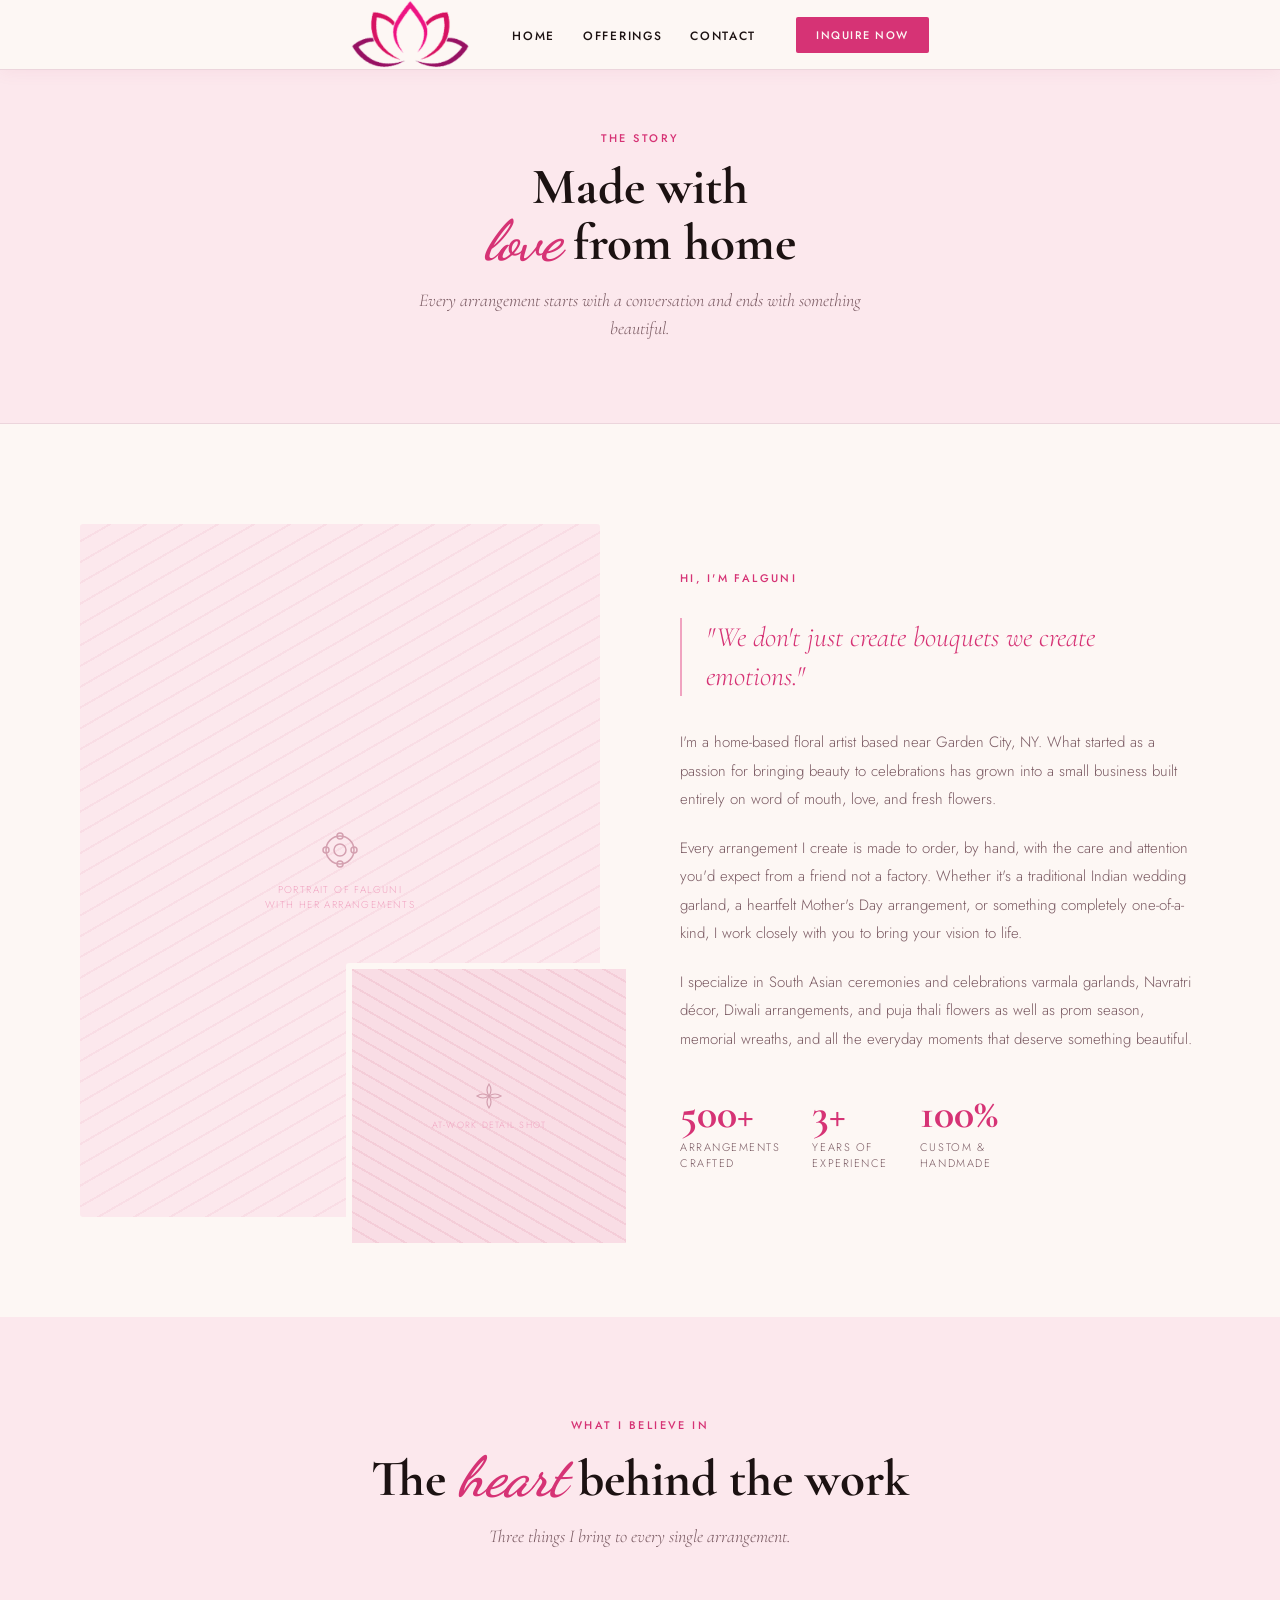
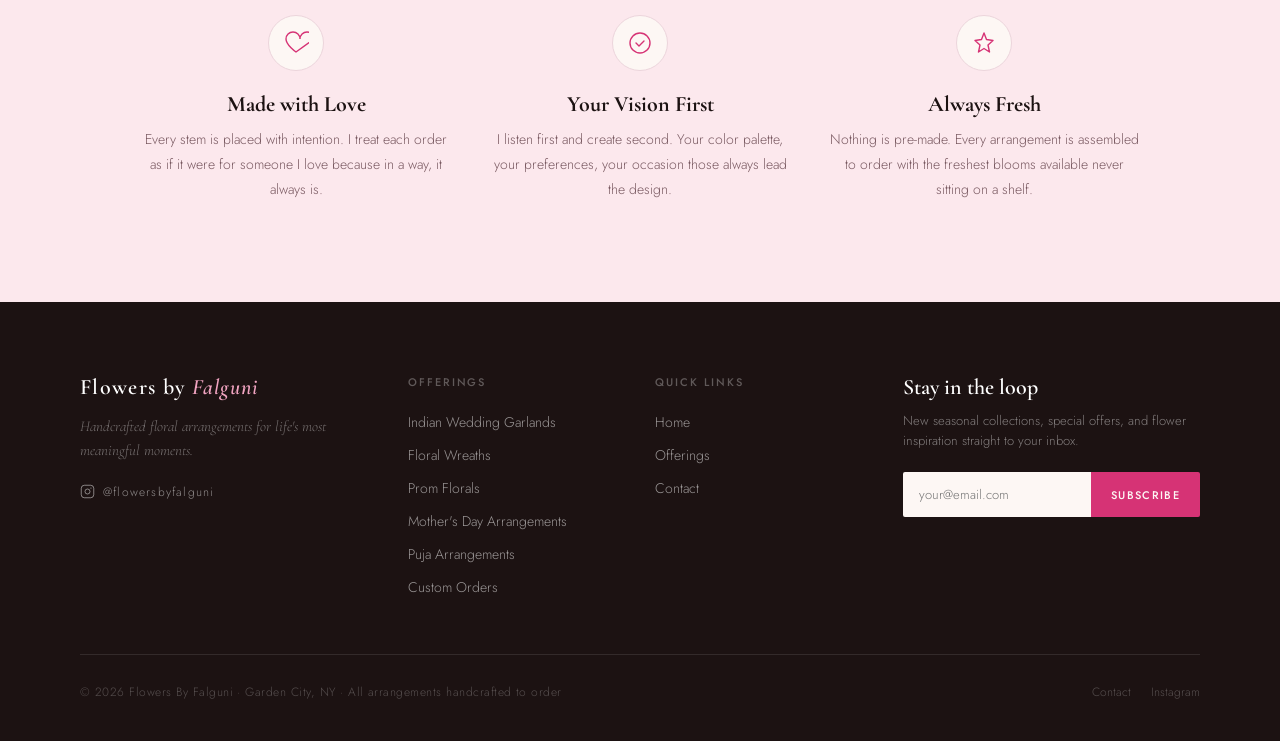
==== about.html @ c9aa7288 "initial commit" ====
<!DOCTYPE html>
<html lang="en">
<head>
<meta charset="UTF-8">
<meta name="viewport" content="width=device-width, initial-scale=1.0">
<title>About Flowers By Falguni</title>
<meta name="description" content="Meet Falguni a home-based floral artist in Garden City, NY, creating handcrafted arrangements for weddings, festivals, and every special occasion.">
<link rel="preconnect" href="https://fonts.googleapis.com">
<link rel="preconnect" href="https://fonts.gstatic.com" crossorigin>
<link href="https://fonts.googleapis.com/css2?family=Cormorant+Garamond:ital,wght@0,300;0,400;0,600;0,700;1,300;1,400;1,600&family=Dancing+Script:wght@600;700&family=Jost:wght@300;400;500&display=swap" rel="stylesheet">
<link rel="stylesheet" href="css/style.css">
<style>
  /* ── ABOUT SECTION ── */
  #about {
    background: var(--cream);
    display: grid; grid-template-columns: 1fr 1fr; gap: 80px; align-items: center;
  }
  .about-image-area { position: relative; }
  .about-img-main {
    width: 100%; aspect-ratio: 3/4; border-radius: 3px; overflow: hidden;
    display: flex; align-items: center; justify-content: center;
    flex-direction: column; gap: 12px;
    background: repeating-linear-gradient(-30deg, var(--blush) 0px, var(--blush) 16px, var(--blush2) 16px, var(--blush2) 18px);
    font-family: 'Jost', sans-serif; font-size: 10px;
    letter-spacing: 0.14em; text-transform: uppercase;
    color: var(--pink-light); text-align: center; padding: 24px;
  }
  .about-img-accent {
    position: absolute; width: 55%; aspect-ratio: 1;
    bottom: -32px; right: -32px; border-radius: 3px;
    border: 6px solid var(--cream); overflow: hidden;
    display: flex; align-items: center; justify-content: center;
    flex-direction: column; gap: 8px;
    background: repeating-linear-gradient(30deg, var(--blush2) 0px, var(--blush2) 12px, #f4cdd8 12px, #f4cdd8 14px);
    font-family: 'Jost', sans-serif; font-size: 9px;
    letter-spacing: 0.14em; text-transform: uppercase;
    color: var(--pink-light); text-align: center; padding: 20px;
  }
  .about-quote {
    font-family: 'Cormorant Garamond', serif;
    font-size: 28px; font-weight: 300; font-style: italic;
    color: var(--pink); line-height: 1.4;
    border-left: 2px solid var(--pink-light);
    padding-left: 24px; margin: 32px 0;
  }
  .about-body {
    font-family: 'Jost', sans-serif; font-size: 15px; font-weight: 300;
    color: var(--mid); line-height: 1.9; margin-bottom: 20px;
  }
  .about-details { display: flex; gap: 32px; margin-top: 40px; flex-wrap: wrap; }
  .about-detail { display: flex; flex-direction: column; gap: 4px; }
  .about-detail-num {
    font-family: 'Cormorant Garamond', serif;
    font-size: 42px; font-weight: 700; color: var(--pink); line-height: 1;
  }
  .about-detail-label {
    font-family: 'Jost', sans-serif; font-size: 11px;
    letter-spacing: 0.14em; text-transform: uppercase; color: var(--mid);
  }

  /* ── VALUES ── */
  #values { background: var(--blush); }
  .values-header { text-align: center; margin-bottom: 64px; }
  .values-header .section-sub { margin: 16px auto 0; text-align: center; }
  .values-grid {
    display: grid; grid-template-columns: repeat(3, 1fr); gap: 32px;
    max-width: 1000px; margin: 0 auto;
  }
  .value-item { text-align: center; }
  .value-icon {
    width: 56px; height: 56px; border-radius: 50%;
    background: var(--cream); border: 1px solid var(--border);
    display: flex; align-items: center; justify-content: center;
    margin: 0 auto 20px;
  }
  .value-title {
    font-family: 'Cormorant Garamond', serif;
    font-size: 22px; font-weight: 700; color: var(--dark);
    margin-bottom: 10px;
  }
  .value-desc {
    font-family: 'Jost', sans-serif; font-size: 14px; font-weight: 300;
    color: var(--mid); line-height: 1.8;
  }

  @media (max-width: 900px) {
    #about { grid-template-columns: 1fr; gap: 40px; padding: 70px 24px; }
    .about-img-accent { right: 0; }
    .values-grid { grid-template-columns: 1fr; gap: 40px; }
  }
</style>
</head>
<body>

<nav id="navbar">
  <a href="index.html" class="nav-logo">
    <img src="logo.png" alt="Flowers By Falguni" onerror="this.classList.add('hidden')">
  </a>
  <ul class="nav-links">
    <li><a href="index.html">Home</a></li>
    <li><a href="services.html">Offerings</a></li>
    <li><a href="contact.html">Contact</a></li>
  </ul>
  <a href="contact.html" class="nav-cta">Inquire Now</a>
  <button class="hamburger" id="hamburger" aria-label="Menu">
    <span></span><span></span><span></span>
  </button>
</nav>

<div class="mobile-menu" id="mobileMenu">
  <a href="index.html"    class="mobile-link">Home</a>
  <a href="services.html" class="mobile-link">Offerings</a>
  <a href="contact.html"  class="mobile-link">Contact</a>
</div>

<div class="page-header">
  <div class="section-label">The Story</div>
  <h1 class="section-title">Made with<br><em>love</em> from home</h1>
  <p class="section-sub">Every arrangement starts with a conversation and ends with something beautiful.</p>
</div>

<!-- ABOUT -->
<section id="about">
  <div class="about-image-area reveal">
    <div class="about-img-main">
      <svg width="40" height="40" viewBox="0 0 40 40" fill="none">
        <circle cx="20" cy="20" r="14" stroke="#d4a0b0" stroke-width="1.5" fill="none"/>
        <circle cx="20" cy="20" r="6"  stroke="#d4a0b0" stroke-width="1.5" fill="none"/>
        <circle cx="20" cy="6"  r="3"  stroke="#d4a0b0" stroke-width="1.5" fill="none"/>
        <circle cx="20" cy="34" r="3"  stroke="#d4a0b0" stroke-width="1.5" fill="none"/>
        <circle cx="6"  cy="20" r="3"  stroke="#d4a0b0" stroke-width="1.5" fill="none"/>
        <circle cx="34" cy="20" r="3"  stroke="#d4a0b0" stroke-width="1.5" fill="none"/>
      </svg>
      Portrait of Falguni<br>with her arrangements
    </div>
    <div class="about-img-accent">
      <svg width="28" height="28" viewBox="0 0 28 28" fill="none">
        <path d="M14 2 Q18 8 14 14 Q10 8 14 2Z"    stroke="#d4a0b0" stroke-width="1.2" fill="none"/>
        <path d="M26 14 Q20 18 14 14 Q20 10 26 14Z" stroke="#d4a0b0" stroke-width="1.2" fill="none"/>
        <path d="M14 26 Q10 20 14 14 Q18 20 14 26Z" stroke="#d4a0b0" stroke-width="1.2" fill="none"/>
        <path d="M2 14 Q8 10 14 14 Q8 18 2 14Z"    stroke="#d4a0b0" stroke-width="1.2" fill="none"/>
      </svg>
      At-work detail shot
    </div>
  </div>
  <div>
    <div class="section-label reveal">Hi, I'm Falguni</div>
    <blockquote class="about-quote reveal" style="transition-delay:0.1s">
      "We don't just create bouquets we create emotions."
    </blockquote>
    <p class="about-body reveal" style="transition-delay:0.15s">
      I'm a home-based floral artist based near Garden City, NY. What started as a passion for bringing beauty to celebrations has grown into a small business built entirely on word of mouth, love, and fresh flowers.
    </p>
    <p class="about-body reveal" style="transition-delay:0.2s">
      Every arrangement I create is made to order, by hand, with the care and attention you'd expect from a friend not a factory. Whether it's a traditional Indian wedding garland, a heartfelt Mother's Day arrangement, or something completely one-of-a-kind, I work closely with you to bring your vision to life.
    </p>
    <p class="about-body reveal" style="transition-delay:0.25s">
      I specialize in South Asian ceremonies and celebrations varmala garlands, Navratri décor, Diwali arrangements, and puja thali flowers as well as prom season, memorial wreaths, and all the everyday moments that deserve something beautiful.
    </p>
    <div class="about-details reveal" style="transition-delay:0.3s">
      <div class="about-detail">
        <div class="about-detail-num">500+</div>
        <div class="about-detail-label">Arrangements<br>crafted</div>
      </div>
      <div class="about-detail">
        <div class="about-detail-num">3+</div>
        <div class="about-detail-label">Years of<br>experience</div>
      </div>
      <div class="about-detail">
        <div class="about-detail-num">100%</div>
        <div class="about-detail-label">Custom &amp;<br>handmade</div>
      </div>
    </div>
  </div>
</section>

<!-- VALUES -->
<section id="values">
  <div class="values-header reveal">
    <div class="section-label">What I Believe In</div>
    <h2 class="section-title">The <em>heart</em> behind the work</h2>
    <p class="section-sub">Three things I bring to every single arrangement.</p>
  </div>
  <div class="values-grid">
    <div class="value-item reveal" style="transition-delay:0.05s">
      <div class="value-icon">
        <svg width="26" height="26" viewBox="0 0 26 26" fill="none">
          <path d="M13 22 C13 22 3 15 3 9a7 7 0 0114 0 7 7 0 0114 0C23 15 13 22 13 22Z" stroke="#d63375" stroke-width="1.4" fill="none"/>
        </svg>
      </div>
      <div class="value-title">Made with Love</div>
      <p class="value-desc">Every stem is placed with intention. I treat each order as if it were for someone I love because in a way, it always is.</p>
    </div>
    <div class="value-item reveal" style="transition-delay:0.15s">
      <div class="value-icon">
        <svg width="26" height="26" viewBox="0 0 26 26" fill="none">
          <circle cx="13" cy="13" r="10" stroke="#d63375" stroke-width="1.4" fill="none"/>
          <path d="M9 13l3 3 5-5" stroke="#d63375" stroke-width="1.4" stroke-linecap="round" stroke-linejoin="round"/>
        </svg>
      </div>
      <div class="value-title">Your Vision First</div>
      <p class="value-desc">I listen first and create second. Your color palette, your preferences, your occasion those always lead the design.</p>
    </div>
    <div class="value-item reveal" style="transition-delay:0.25s">
      <div class="value-icon">
        <svg width="26" height="26" viewBox="0 0 26 26" fill="none">
          <path d="M13 3L15.5 9.5L22 10.5L17 15L18.5 22L13 18.5L7.5 22L9 15L4 10.5L10.5 9.5Z" stroke="#d63375" stroke-width="1.4" fill="none" stroke-linejoin="round"/>
        </svg>
      </div>
      <div class="value-title">Always Fresh</div>
      <p class="value-desc">Nothing is pre-made. Every arrangement is assembled to order with the freshest blooms available never sitting on a shelf.</p>
    </div>
  </div>
</section>

<!-- FOOTER -->
<footer>
  <div class="footer-top">
    <div>
      <span class="footer-logo">Flowers by <span>Falguni</span></span>
      <p class="footer-tagline">Handcrafted floral arrangements for life's most meaningful moments.</p>
      <a href="https://instagram.com/flowersbyfalguni" target="_blank" rel="noopener" class="footer-ig">
        <svg width="15" height="15" viewBox="0 0 24 24" fill="none" stroke="currentColor" stroke-width="1.5"><rect x="2" y="2" width="20" height="20" rx="5"/><circle cx="12" cy="12" r="4"/><circle cx="17.5" cy="6.5" r="1" fill="currentColor" stroke="none"/></svg>
        @flowersbyfalguni
      </a>
    </div>
    <div>
      <div class="footer-col-title">Offerings</div>
      <ul class="footer-links-list">
        <li><a href="services.html">Indian Wedding Garlands</a></li>
        <li><a href="services.html">Floral Wreaths</a></li>
        <li><a href="services.html">Prom Florals</a></li>
        <li><a href="services.html">Mother's Day Arrangements</a></li>
        <li><a href="services.html">Puja Arrangements</a></li>
        <li><a href="services.html">Custom Orders</a></li>
      </ul>
    </div>
    <div>
      <div class="footer-col-title">Quick Links</div>
      <ul class="footer-links-list">
        <li><a href="index.html">Home</a></li>
        <li><a href="services.html">Offerings</a></li>
        <li><a href="contact.html">Contact</a></li>
      </ul>
    </div>
    <div>
      <div class="footer-newsletter-title">Stay in the loop</div>
      <p class="footer-newsletter-sub">New seasonal collections, special offers, and flower inspiration straight to your inbox.</p>
      <div class="newsletter-form">
        <input type="email" class="newsletter-input" placeholder="your@email.com" aria-label="Email address">
        <button class="newsletter-btn" type="button">Subscribe</button>
      </div>
    </div>
  </div>
  <div class="footer-bottom">
    <div class="footer-copy">© 2026 Flowers By Falguni · Garden City, NY · All arrangements handcrafted to order</div>
    <div class="footer-policy-links">
      <a href="contact.html">Contact</a>
      <a href="https://instagram.com/flowersbyfalguni" target="_blank" rel="noopener">Instagram</a>
    </div>
  </div>
</footer>

<script>
  const navbar = document.getElementById('navbar');
  window.addEventListener('scroll', () => navbar.classList.toggle('scrolled', window.scrollY > 30));
  const hamburger  = document.getElementById('hamburger');
  const mobileMenu = document.getElementById('mobileMenu');
  hamburger.addEventListener('click', () => mobileMenu.classList.toggle('open'));
  document.querySelectorAll('.mobile-link').forEach(l => l.addEventListener('click', () => mobileMenu.classList.remove('open')));
  const io = new IntersectionObserver((entries) => {
    entries.forEach(e => { if (e.isIntersecting) { e.target.classList.add('visible'); io.unobserve(e.target); } });
  }, { threshold: 0.12 });
  document.querySelectorAll('.reveal').forEach(el => io.observe(el));
</script>
</body>
</html>
---- css/style.css ----
/* Flowers By Falguni — Shared Styles */

*, *::before, *::after { box-sizing: border-box; margin: 0; padding: 0; }

:root {
  --cream:      #fdf7f4;
  --blush:      #fce8ed;
  --blush2:     #f9dde5;
  --pink:       #d63375;
  --pink-light: #f0a3c0;
  --dark:       #1c1212;
  --mid:        #7a5a62;
  --border:     #ecd5dc;
}

html { scroll-behavior: smooth; }

body {
  font-family: 'Jost', sans-serif;
  background: var(--cream);
  color: var(--dark);
  font-weight: 300;
  overflow-x: hidden;
}

/* ── ANNOUNCEMENT BANNER ── */
.seasonal-banner {
  position: fixed; top: 70px; left: 0; right: 0; z-index: 99;
  background: linear-gradient(135deg, var(--blush) 0%, var(--blush2) 100%);
  border-bottom: 1px solid var(--border);
  padding: 10px 48px;
}
.seasonal-inner {
  max-width: 1100px; margin: 0 auto;
  display: flex; align-items: center; justify-content: space-between; gap: 24px;
}
.seasonal-badge {
  font-family: 'Jost', sans-serif; font-size: 9px; font-weight: 500;
  letter-spacing: 0.2em; text-transform: uppercase;
  color: var(--cream); background: var(--pink);
  padding: 4px 10px; border-radius: 2px; display: inline-block; margin-right: 14px;
}
.seasonal-title {
  font-family: 'Cormorant Garamond', serif;
  font-size: clamp(16px, 1.8vw, 22px); font-weight: 700; line-height: 1.1; color: var(--dark);
  display: inline;
}
.seasonal-title em { font-style: italic; color: var(--pink); font-family: 'Dancing Script', cursive; font-size: 1.1em; }
.seasonal-actions { display: flex; gap: 12px; flex-shrink: 0; }
.banner-close {
  position: absolute; top: 8px; right: 16px;
  background: none; border: none; cursor: pointer;
  color: var(--mid); font-size: 18px; line-height: 1;
  padding: 4px 6px; transition: color 0.2s; font-family: sans-serif;
}
.banner-close:hover { color: var(--pink); }

/* ── NAV ── */
nav {
  position: fixed; top: 0; left: 0; right: 0; z-index: 100;
  height: 70px;
  display: flex; align-items: center; justify-content: center; gap: 40px;
  padding: 0 48px;
  background: var(--cream);
  border-bottom: 1px solid var(--border);
  box-shadow: 0 2px 16px rgba(180,80,110,0.07);
  transition: box-shadow 0.3s;
}
nav.scrolled { box-shadow: 0 4px 24px rgba(180,80,110,0.12); }

.nav-logo {
  display: flex; align-items: center;
  text-decoration: none; flex-shrink: 0;
}
.nav-logo img {
  height: 70px; width: auto;
  object-fit: contain; display: block; flex-shrink: 0;
}
.nav-logo img.hidden { display: none; }

.nav-links { display: flex; gap: 28px; list-style: none; flex-shrink: 0; }
.nav-links a {
  font-family: 'Jost', sans-serif; font-weight: 500; font-size: 12px;
  letter-spacing: 0.14em; text-transform: uppercase;
  color: var(--dark); text-decoration: none;
  transition: color 0.2s; white-space: nowrap;
}
.nav-links a:hover,
.nav-links a[aria-current="page"] { color: var(--pink); }

.nav-cta {
  font-family: 'Jost', sans-serif; font-size: 11px; font-weight: 500;
  letter-spacing: 0.14em; text-transform: uppercase;
  color: var(--cream); background: var(--pink);
  padding: 10px 20px; border-radius: 2px;
  text-decoration: none; transition: opacity 0.2s;
  white-space: nowrap; flex-shrink: 0;
}
.nav-cta:hover { opacity: 0.85; }

.hamburger {
  display: none; flex-direction: column; gap: 5px;
  cursor: pointer; background: none; border: none; padding: 4px;
}
.hamburger span { display: block; width: 24px; height: 1.5px; background: var(--dark); transition: all 0.3s; }

/* ── MOBILE MENU ── */
.mobile-menu {
  display: none;
  position: fixed; inset: 0; z-index: 99;
  background: var(--cream);
  flex-direction: column; align-items: center; justify-content: center;
  gap: 32px; opacity: 0; pointer-events: none; transition: opacity 0.3s;
}
.mobile-menu.open { opacity: 1; pointer-events: all; }
.mobile-menu a {
  font-family: 'Cormorant Garamond', serif;
  font-size: 36px; font-weight: 600; color: var(--dark);
  text-decoration: none; transition: color 0.2s;
}
.mobile-menu a:hover { color: var(--pink); }

/* ── MARQUEE ── */
.marquee-bar {
  background: var(--pink); overflow: hidden; padding: 14px 0; white-space: nowrap;
}
.marquee-track { display: inline-flex; animation: marquee 22s linear infinite; }
.marquee-item {
  font-family: 'Cormorant Garamond', serif;
  font-size: 18px; font-weight: 300; font-style: italic;
  color: var(--cream); letter-spacing: 0.06em; padding: 0 32px;
}
.marquee-dot { color: rgba(255,255,255,0.4); }
@keyframes marquee {
  from { transform: translateX(0); }
  to   { transform: translateX(-50%); }
}

/* ── TRUST BAR ── */
.trust-bar {
  background: var(--cream);
  border-bottom: 1px solid var(--border);
  padding: 28px 80px;
}
.trust-grid {
  display: grid; grid-template-columns: repeat(4, 1fr);
  max-width: 1100px; margin: 0 auto;
}
.trust-item {
  display: flex; align-items: center; gap: 14px;
  padding: 0 28px; border-right: 1px solid var(--border);
}
.trust-item:first-child { padding-left: 0; }
.trust-item:last-child  { border-right: none; }
.trust-icon {
  flex-shrink: 0; width: 36px; height: 36px;
  display: flex; align-items: center; justify-content: center;
}
.trust-title {
  font-family: 'Jost', sans-serif; font-size: 12px; font-weight: 500;
  letter-spacing: 0.08em; text-transform: uppercase; color: var(--dark);
  display: block; margin-bottom: 2px;
}
.trust-desc {
  font-family: 'Jost', sans-serif; font-size: 12px; font-weight: 300;
  color: var(--mid); line-height: 1.4;
}

/* ── SHARED SECTION BASE ── */
section { padding: 100px 80px; }

.section-label {
  font-family: 'Jost', sans-serif; font-size: 11px; font-weight: 500;
  letter-spacing: 0.22em; text-transform: uppercase; color: var(--pink);
  margin-bottom: 16px;
}
.section-title {
  font-family: 'Cormorant Garamond', serif;
  font-size: clamp(36px, 4vw, 58px); font-weight: 700;
  line-height: 1; color: var(--dark);
}
.section-title em {
  font-style: italic; color: var(--pink);
  font-family: 'Dancing Script', cursive; font-size: 1.1em;
}
.section-sub {
  font-family: 'Cormorant Garamond', serif;
  font-size: 18px; font-weight: 300; font-style: italic;
  color: var(--mid); margin-top: 16px; max-width: 500px; line-height: 1.6;
}

/* ── PAGE HEADER (inner pages) ── */
.page-header {
  padding: 130px 80px 80px;
  background: var(--blush);
  border-bottom: 1px solid var(--border);
  text-align: center;
}
.page-header .section-sub { margin: 16px auto 0; text-align: center; }

/* ── BUTTONS ── */
.btn-primary {
  font-family: 'Jost', sans-serif; font-size: 12px; font-weight: 500;
  letter-spacing: 0.16em; text-transform: uppercase;
  color: var(--cream); background: var(--pink);
  padding: 15px 36px; border-radius: 2px;
  text-decoration: none; transition: opacity 0.2s; display: inline-block;
}
.btn-primary:hover { opacity: 0.85; }

.btn-secondary {
  font-family: 'Jost', sans-serif; font-size: 12px; font-weight: 400;
  letter-spacing: 0.14em; text-transform: uppercase; color: var(--mid);
  text-decoration: none; display: inline-flex; align-items: center; gap: 10px;
  transition: color 0.2s;
}
.btn-secondary:hover { color: var(--pink); }
.btn-secondary::after { content: '→'; font-size: 16px; }

.btn-ghost {
  font-family: 'Jost', sans-serif; font-size: 12px; font-weight: 500;
  letter-spacing: 0.14em; text-transform: uppercase; color: var(--pink);
  border: 1px solid var(--pink); padding: 13px 30px; border-radius: 2px;
  text-decoration: none; transition: all 0.2s; display: inline-block;
}
.btn-ghost:hover { background: var(--pink); color: var(--cream); }

/* ── HOW IT WORKS ── */
#how-it-works { background: var(--blush); }
.how-header { text-align: center; margin-bottom: 72px; }
.how-header .section-sub { margin: 16px auto 0; text-align: center; }
.how-grid {
  display: grid; grid-template-columns: repeat(3, 1fr);
  max-width: 1000px; margin: 0 auto; position: relative;
}
.how-grid::before {
  content: '';
  position: absolute; top: 27px; left: calc(16.66% + 16px); right: calc(16.66% + 16px);
  height: 1px; background: var(--border); pointer-events: none;
}
.how-step {
  display: flex; flex-direction: column; align-items: center;
  text-align: center; padding: 0 40px; position: relative;
}
.how-step-num {
  width: 56px; height: 56px; border-radius: 50%;
  background: var(--cream); border: 1px solid var(--border);
  display: flex; align-items: center; justify-content: center;
  font-family: 'Cormorant Garamond', serif;
  font-size: 22px; font-weight: 700; color: var(--pink);
  margin-bottom: 24px; position: relative; z-index: 1;
  box-shadow: 0 4px 16px rgba(180,80,110,0.1);
}
.how-step-title {
  font-family: 'Cormorant Garamond', serif;
  font-size: 22px; font-weight: 700; color: var(--dark);
  margin-bottom: 12px; line-height: 1.1;
}
.how-step-desc {
  font-family: 'Jost', sans-serif; font-size: 14px; font-weight: 300;
  color: var(--mid); line-height: 1.8;
}

/* ── TESTIMONIALS ── */
#testimonials { background: var(--cream); }
.testimonials-header { text-align: center; margin-bottom: 64px; }
.testimonials-header .section-sub { margin: 16px auto 0; text-align: center; }
.testimonials-grid {
  display: grid; grid-template-columns: repeat(3, 1fr); gap: 24px;
  max-width: 1100px; margin: 0 auto;
}
.testimonial-card {
  background: var(--blush); border: 1px solid var(--border);
  border-radius: 3px; padding: 36px 32px;
}
.stars { display: flex; gap: 3px; margin-bottom: 18px; }
.star  { color: var(--pink); font-size: 14px; }
.testimonial-text {
  font-family: 'Cormorant Garamond', serif;
  font-size: 19px; font-weight: 300; font-style: italic;
  color: var(--dark); line-height: 1.6; margin-bottom: 28px;
}
.testimonial-author { display: flex; align-items: center; gap: 12px; }
.testimonial-avatar {
  width: 42px; height: 42px; border-radius: 50%;
  background: var(--cream); border: 1px solid var(--border);
  display: flex; align-items: center; justify-content: center;
  font-family: 'Cormorant Garamond', serif;
  font-size: 18px; font-weight: 600; color: var(--pink); flex-shrink: 0;
}
.testimonial-name {
  font-family: 'Jost', sans-serif; font-size: 13px; font-weight: 500;
  color: var(--dark); letter-spacing: 0.04em;
}
.testimonial-occasion {
  font-family: 'Jost', sans-serif; font-size: 11px; font-weight: 300;
  color: var(--mid); letter-spacing: 0.06em; margin-top: 2px;
}

/* ── ABOUT TEASER (home) ── */
#about-teaser {
  background: var(--dark);
  padding: 100px 80px;
  display: grid; grid-template-columns: 1fr 1fr; gap: 80px; align-items: center;
}
.about-teaser-quote {
  font-family: 'Cormorant Garamond', serif;
  font-size: clamp(28px, 3.5vw, 48px); font-weight: 300; font-style: italic;
  color: #fff; line-height: 1.3;
}
.about-teaser-quote em {
  color: var(--pink-light); font-style: italic;
  font-family: 'Dancing Script', cursive; font-size: 1.15em;
}
.about-teaser-content .section-label { color: var(--pink-light); }
.about-teaser-body {
  font-family: 'Jost', sans-serif; font-size: 15px; font-weight: 300;
  color: rgba(255,255,255,0.6); line-height: 1.9; margin: 20px 0 36px;
}
.about-teaser-stats { display: flex; gap: 40px; margin-bottom: 36px; }
.about-stat-num {
  font-family: 'Cormorant Garamond', serif;
  font-size: 42px; font-weight: 700; color: var(--pink-light); line-height: 1;
}
.about-stat-label {
  font-family: 'Jost', sans-serif; font-size: 11px;
  letter-spacing: 0.14em; text-transform: uppercase; color: rgba(255,255,255,0.4);
  margin-top: 4px;
}
.btn-light {
  font-family: 'Jost', sans-serif; font-size: 12px; font-weight: 500;
  letter-spacing: 0.14em; text-transform: uppercase;
  color: #fff; border: 1px solid rgba(255,255,255,0.25);
  padding: 13px 30px; border-radius: 2px;
  text-decoration: none; transition: all 0.2s; display: inline-block;
}
.btn-light:hover { border-color: var(--pink-light); color: var(--pink-light); }

/* ── FOOTER ── */
footer {
  background: var(--dark);
  color: rgba(255,255,255,0.55);
  padding: 72px 80px 40px;
}
.footer-top {
  display: grid; grid-template-columns: 1.4fr 1fr 1fr 1.4fr;
  gap: 48px; padding-bottom: 56px;
  border-bottom: 1px solid rgba(255,255,255,0.1);
}
.footer-logo {
  font-family: 'Cormorant Garamond', serif;
  font-size: 22px; font-weight: 600; color: #fff;
  letter-spacing: 0.06em; margin-bottom: 14px; display: block;
}
.footer-logo span { color: var(--pink-light); font-style: italic; }
.footer-tagline {
  font-family: 'Cormorant Garamond', serif;
  font-size: 15px; font-weight: 300; font-style: italic;
  color: rgba(255,255,255,0.4); line-height: 1.6; margin-bottom: 20px;
}
.footer-ig {
  display: inline-flex; align-items: center; gap: 8px;
  font-family: 'Jost', sans-serif; font-size: 12px; letter-spacing: 0.1em;
  color: rgba(255,255,255,0.5); text-decoration: none; transition: color 0.2s;
}
.footer-ig:hover { color: var(--pink-light); }
.footer-col-title {
  font-family: 'Jost', sans-serif; font-size: 11px; font-weight: 500;
  letter-spacing: 0.18em; text-transform: uppercase;
  color: rgba(255,255,255,0.3); margin-bottom: 20px;
}
.footer-links-list { list-style: none; display: flex; flex-direction: column; gap: 10px; }
.footer-links-list a {
  font-family: 'Jost', sans-serif; font-size: 14px; font-weight: 300;
  color: rgba(255,255,255,0.55); text-decoration: none; transition: color 0.2s;
}
.footer-links-list a:hover { color: #fff; }
.footer-newsletter-title {
  font-family: 'Cormorant Garamond', serif;
  font-size: 22px; font-weight: 600; color: #fff;
  line-height: 1.2; margin-bottom: 10px;
}
.footer-newsletter-sub {
  font-family: 'Jost', sans-serif; font-size: 13px; font-weight: 300;
  color: rgba(255,255,255,0.45); line-height: 1.6; margin-bottom: 20px;
}
.newsletter-form { display: flex; }
.newsletter-input {
  flex: 1; font-family: 'Jost', sans-serif; font-size: 13px; font-weight: 300;
  color: var(--dark); background: var(--cream);
  border: none; border-radius: 2px 0 0 2px;
  padding: 13px 16px; outline: none;
}
.newsletter-btn {
  font-family: 'Jost', sans-serif; font-size: 11px; font-weight: 500;
  letter-spacing: 0.12em; text-transform: uppercase;
  color: var(--cream); background: var(--pink);
  border: none; border-radius: 0 2px 2px 0;
  padding: 13px 20px; cursor: pointer; transition: opacity 0.2s; white-space: nowrap;
}
.newsletter-btn:hover { opacity: 0.85; }
.footer-bottom {
  padding-top: 28px;
  display: flex; justify-content: space-between; align-items: center;
  flex-wrap: wrap; gap: 12px;
}
.footer-copy {
  font-family: 'Jost', sans-serif; font-size: 12px; letter-spacing: 0.04em;
  color: rgba(255,255,255,0.25);
}
.footer-policy-links { display: flex; gap: 20px; }
.footer-policy-links a {
  font-family: 'Jost', sans-serif; font-size: 12px;
  color: rgba(255,255,255,0.25); text-decoration: none; transition: color 0.2s;
}
.footer-policy-links a:hover { color: rgba(255,255,255,0.7); }

/* ── LIGHTBOX ── */
.lightbox {
  position: fixed; inset: 0; z-index: 200;
  background: rgba(28,18,18,0.92);
  display: flex; align-items: center; justify-content: center;
  opacity: 0; pointer-events: none; transition: opacity 0.3s;
}
.lightbox.open { opacity: 1; pointer-events: all; }
.lightbox-content {
  background: var(--cream); padding: 60px 48px; max-width: 480px; width: 90%;
  text-align: center; position: relative; border-radius: 3px;
}
.lightbox-close {
  position: absolute; top: 20px; right: 24px;
  font-size: 24px; cursor: pointer; color: var(--mid);
  background: none; border: none; line-height: 1;
}
.lightbox-close:hover { color: var(--pink); }
.lightbox-title {
  font-family: 'Cormorant Garamond', serif;
  font-size: 32px; font-weight: 700; color: var(--dark); margin-bottom: 12px;
}
.lightbox-sub {
  font-family: 'Jost', sans-serif; font-size: 13px;
  color: var(--mid); margin-bottom: 28px; line-height: 1.6;
}
.lightbox-cta {
  display: inline-block; font-family: 'Jost', sans-serif;
  font-size: 12px; font-weight: 500; letter-spacing: 0.14em; text-transform: uppercase;
  color: var(--cream); background: var(--pink);
  padding: 13px 32px; border-radius: 2px; text-decoration: none;
}

/* ── SCROLL REVEAL ── */
.reveal { opacity: 0; transform: translateY(28px); transition: opacity 0.7s ease, transform 0.7s ease; }
.reveal.visible { opacity: 1; transform: none; }

/* ── SHARED NAV JS ── */
/* (injected via shared-nav.js) */

/* ── RESPONSIVE ── */
@media (max-width: 1100px) {
  .trust-grid { grid-template-columns: repeat(2, 1fr); gap: 24px; }
  .trust-item { border-right: none; padding: 0; }
  .footer-top { grid-template-columns: 1fr 1fr; }
  #about-teaser { grid-template-columns: 1fr; gap: 48px; }
}
@media (max-width: 900px) {
  .seasonal-banner { padding: 8px 20px; }
  .seasonal-inner { gap: 10px; }
  nav { padding: 16px 24px; }
  .nav-links, .nav-cta { display: none; }
  .hamburger { display: flex; }
  .mobile-menu { display: flex; }
  .trust-bar { padding: 24px; }
  section { padding: 70px 24px; }
  .page-header { padding: 110px 24px 60px; }
  .how-grid { grid-template-columns: 1fr; gap: 40px; }
  .how-grid::before { display: none; }
  .testimonials-grid { grid-template-columns: 1fr; gap: 16px; }
  footer { padding: 56px 24px 32px; }
  .footer-top { grid-template-columns: 1fr; gap: 40px; }
  .footer-bottom { flex-direction: column; align-items: flex-start; }
  #about-teaser { padding: 70px 24px; }
  .about-teaser-stats { flex-wrap: wrap; gap: 24px; }
}
@media (max-width: 560px) {
  .trust-grid { grid-template-columns: 1fr; }
}
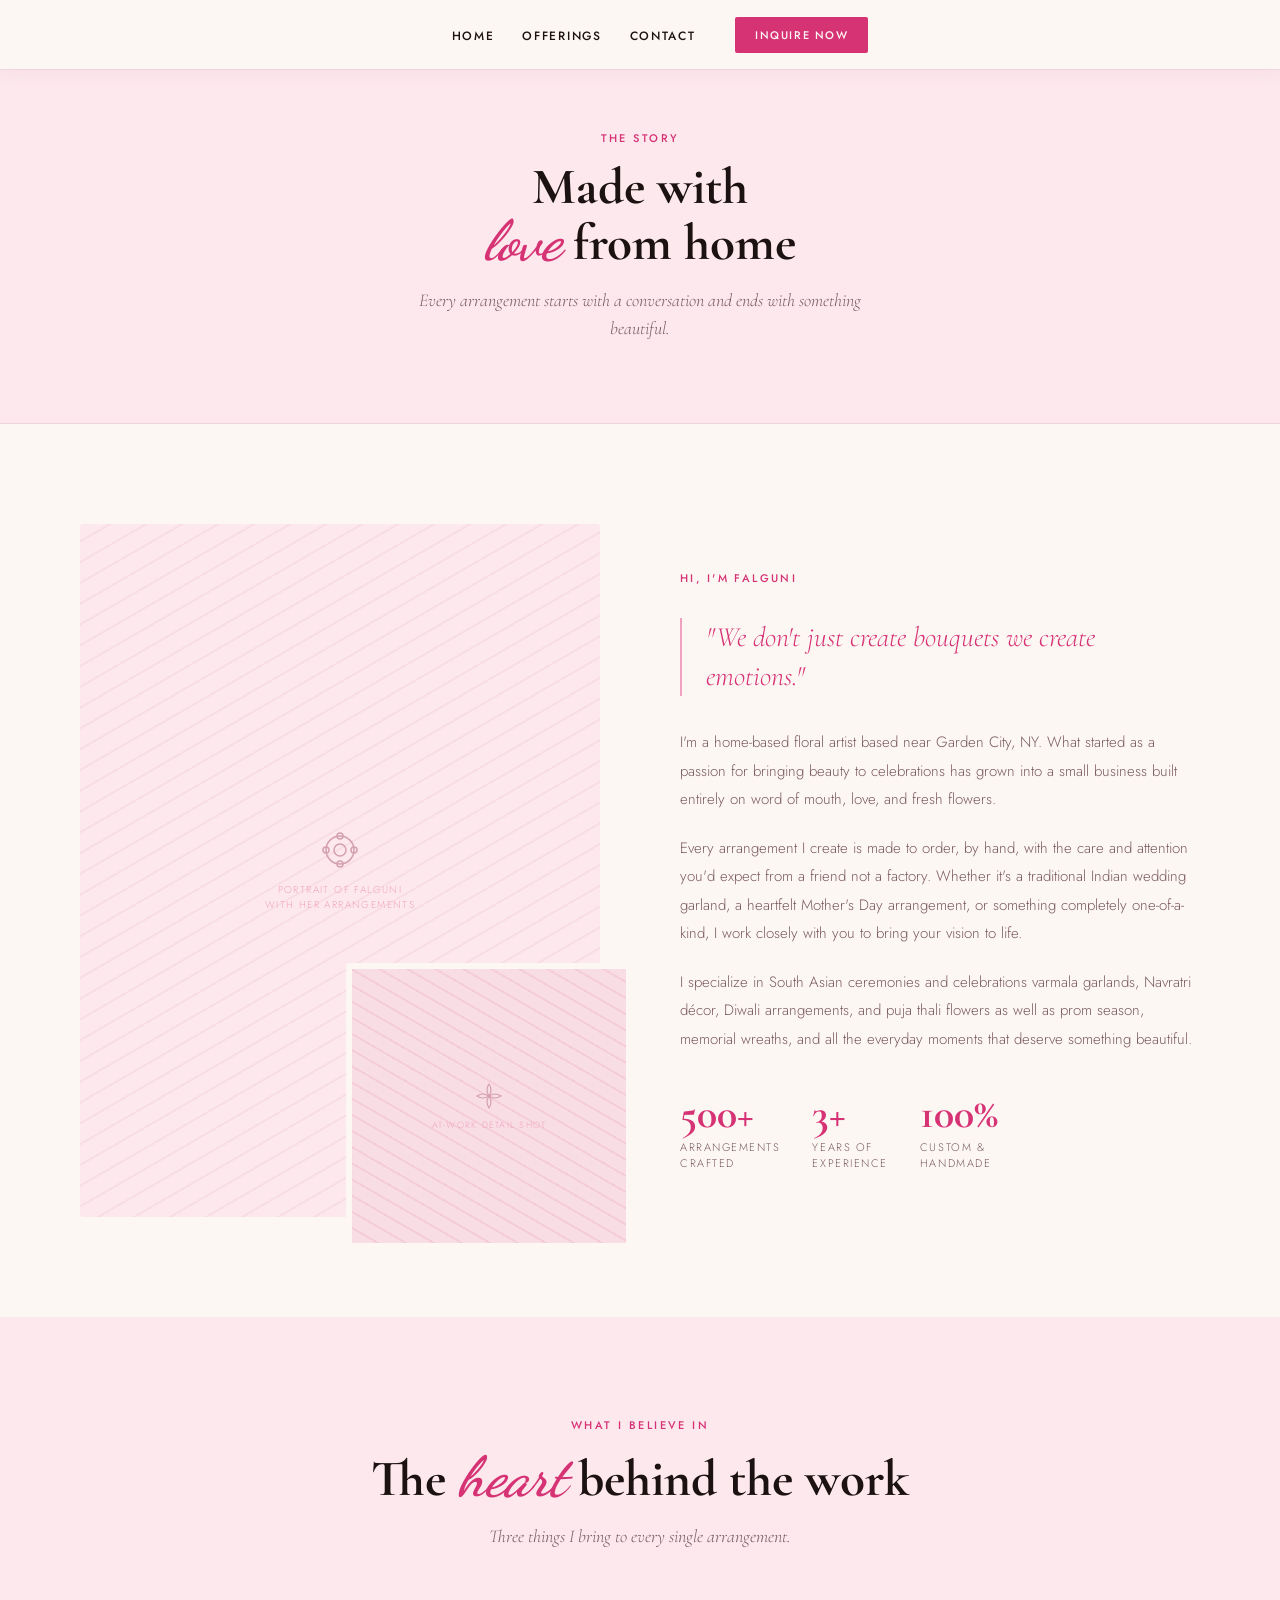
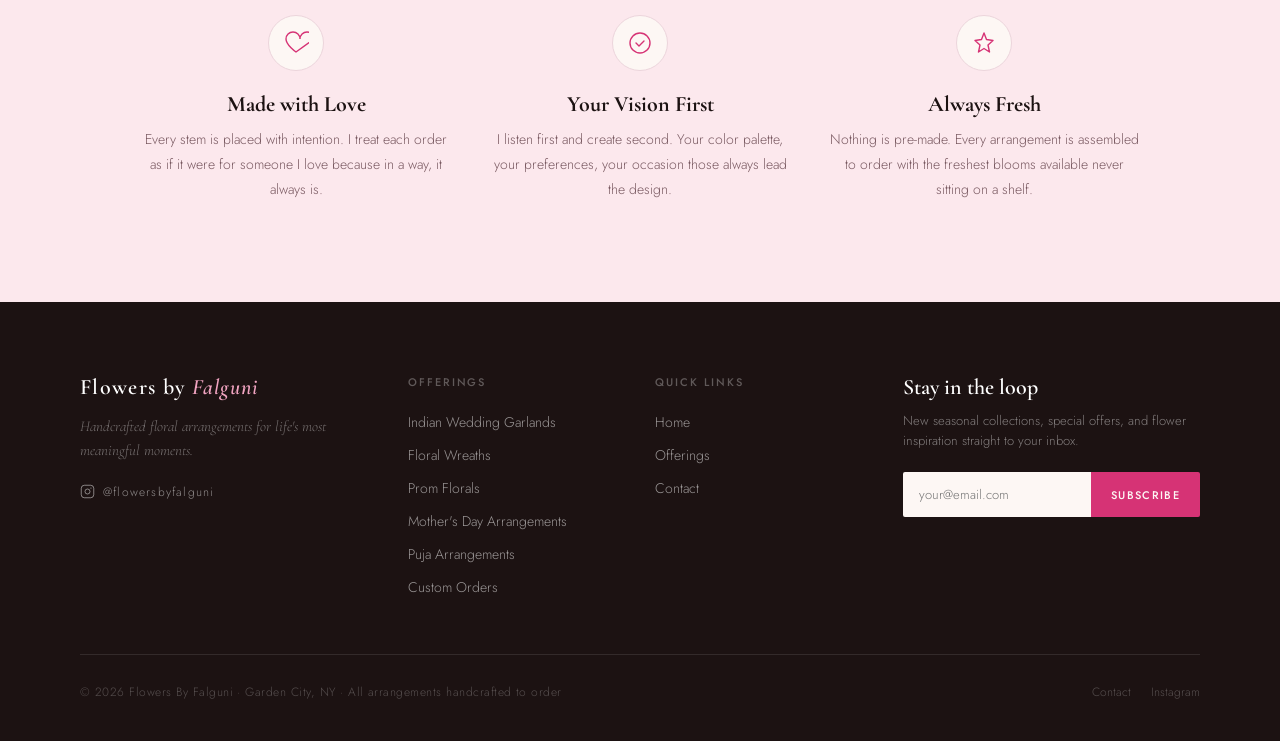
==== commit 558056b9: "switch to cloudinary hosted images Upload all local images to Cloudinary and replace every src/backg" ====
--- a/about.html
+++ b/about.html
@@ -94,7 +94,7 @@
 
 <nav id="navbar">
   <a href="index.html" class="nav-logo">
-    <img src="logo.png" alt="Flowers By Falguni" onerror="this.classList.add('hidden')">
+    <img src="https://res.cloudinary.com/dvmg7p5ib/image/upload/v1777656203/flowers-website/logo.png" alt="Flowers By Falguni" onerror="this.classList.add('hidden')">
   </a>
   <ul class="nav-links">
     <li><a href="index.html">Home</a></li>
